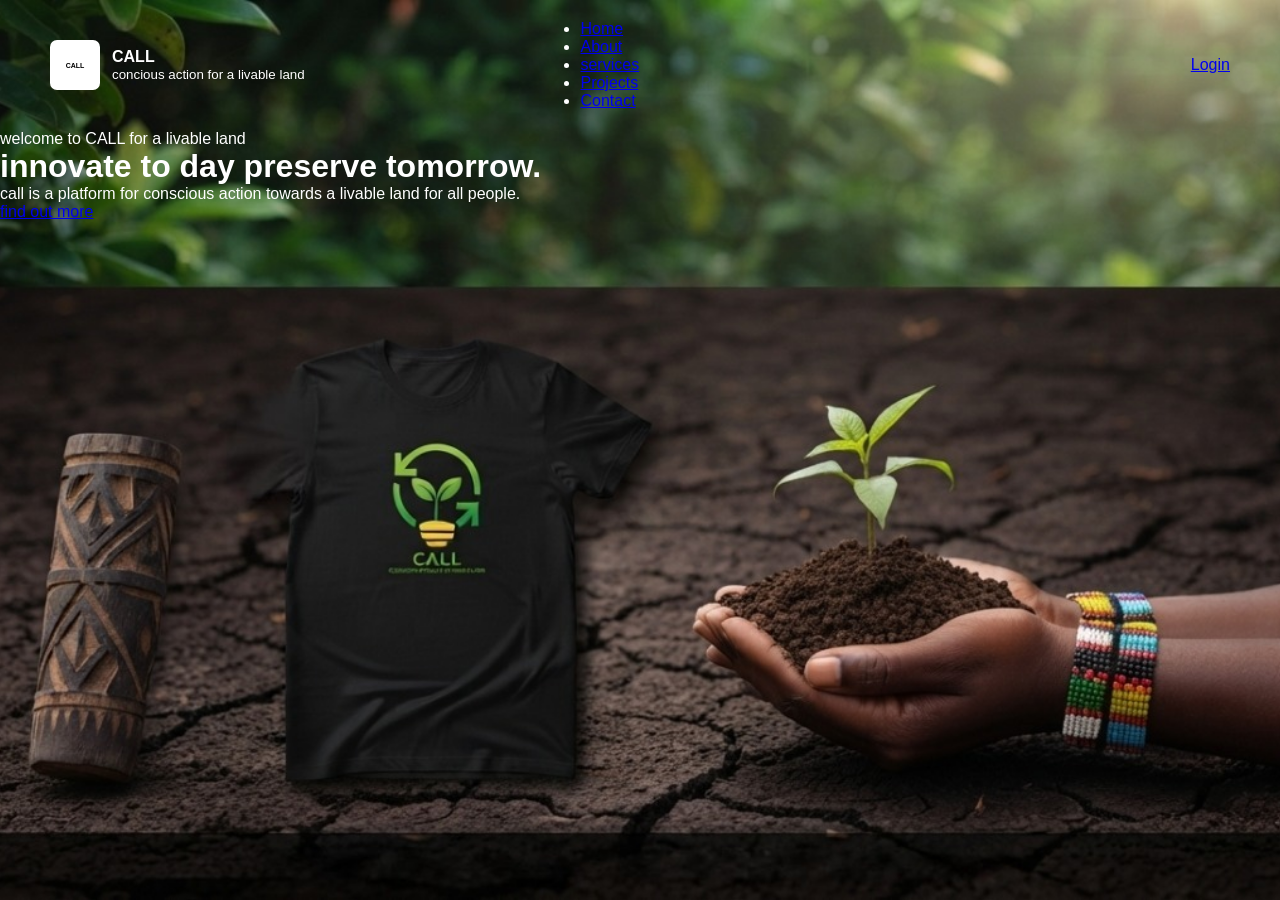
==== site/index.html @ 79466000 "first commit" ====
<!DOCTYPE html>
<html lang="en">
<head>
    <meta charset="UTF-8">
    <meta name="viewport" content="width=device-width, initial-scale=1.0">
    <title>CALL</title>
    <link rel="stylesheet" href="style.css"/>
</head>
<body>
    <header class="hero">
        <nav class="nav-bar">
          <div class="logo">
            <span class="logo-box">CALL</span>
            <div class="logo-text">
            <strong>CALL</strong>
            <small>concious action for a livable land</small>
          </div>
         </div>
         <ul class="nav-links">
            <li><a href="#">Home</a></li>
            <li><a href="#">About</a></li>
            <li><a href="#">services</a></li>
            <li><a href="#">Projects</a></li>
            <li><a href="#">Contact</a></li>
         </ul>

         <div class="nav-action"></div>
         <a href="#" class="login-btn">Login</a>
        </nav>
        <div class="hero-content">
            <p class="subtitle"> welcome to CALL for a livable land</p>
            <h1>innovate to day preserve tomorrow.</h1>
            <p class="description">call is a platform for conscious action towards a livable land for all people.</p>
            <a href="#" class="cta-btn">find out more</a>

        </div>

    </header>
</body>
</html>
---- site/style.css ----
* {
    margin: 0;
    padding: 0;
    box-sizing: border-box;
    font-family: Arial, Helvetica, sans-serif;
}
body {
    min-height: 100vh;
    background: gray;
}
.hero {
    position: relative;
    min-height: 100vh;
    background: url(img/Gemini_Generated_Image_sl7c6wsl7c6wsl7c.jpeg)center/cover no-repeat;
    display: flex;
    flex-direction: column;
    color: white;
    overflow: hidden;
}

.nav-bar {
    position:relative;
    display: flex;
    z-index: 2;
    align-items: center;
    justify-content: space-between;
    gap: 20px;
    padding: 20px 50px;
}

.logo {
    display: flex;
    align-items: center;
    gap: 12px;
}

.logo-box {
    width: 50px;
    height: 50px;
    background: white;
    color: black;
    font-weight: bold;
    display: flex;
    align-items: center;
    justify-content: center;
    border-radius: 7px;
    font-size: 7px;
}

.logo-text {
   display: flex;
   flex-direction: column;
   line-height: 1.2;
}
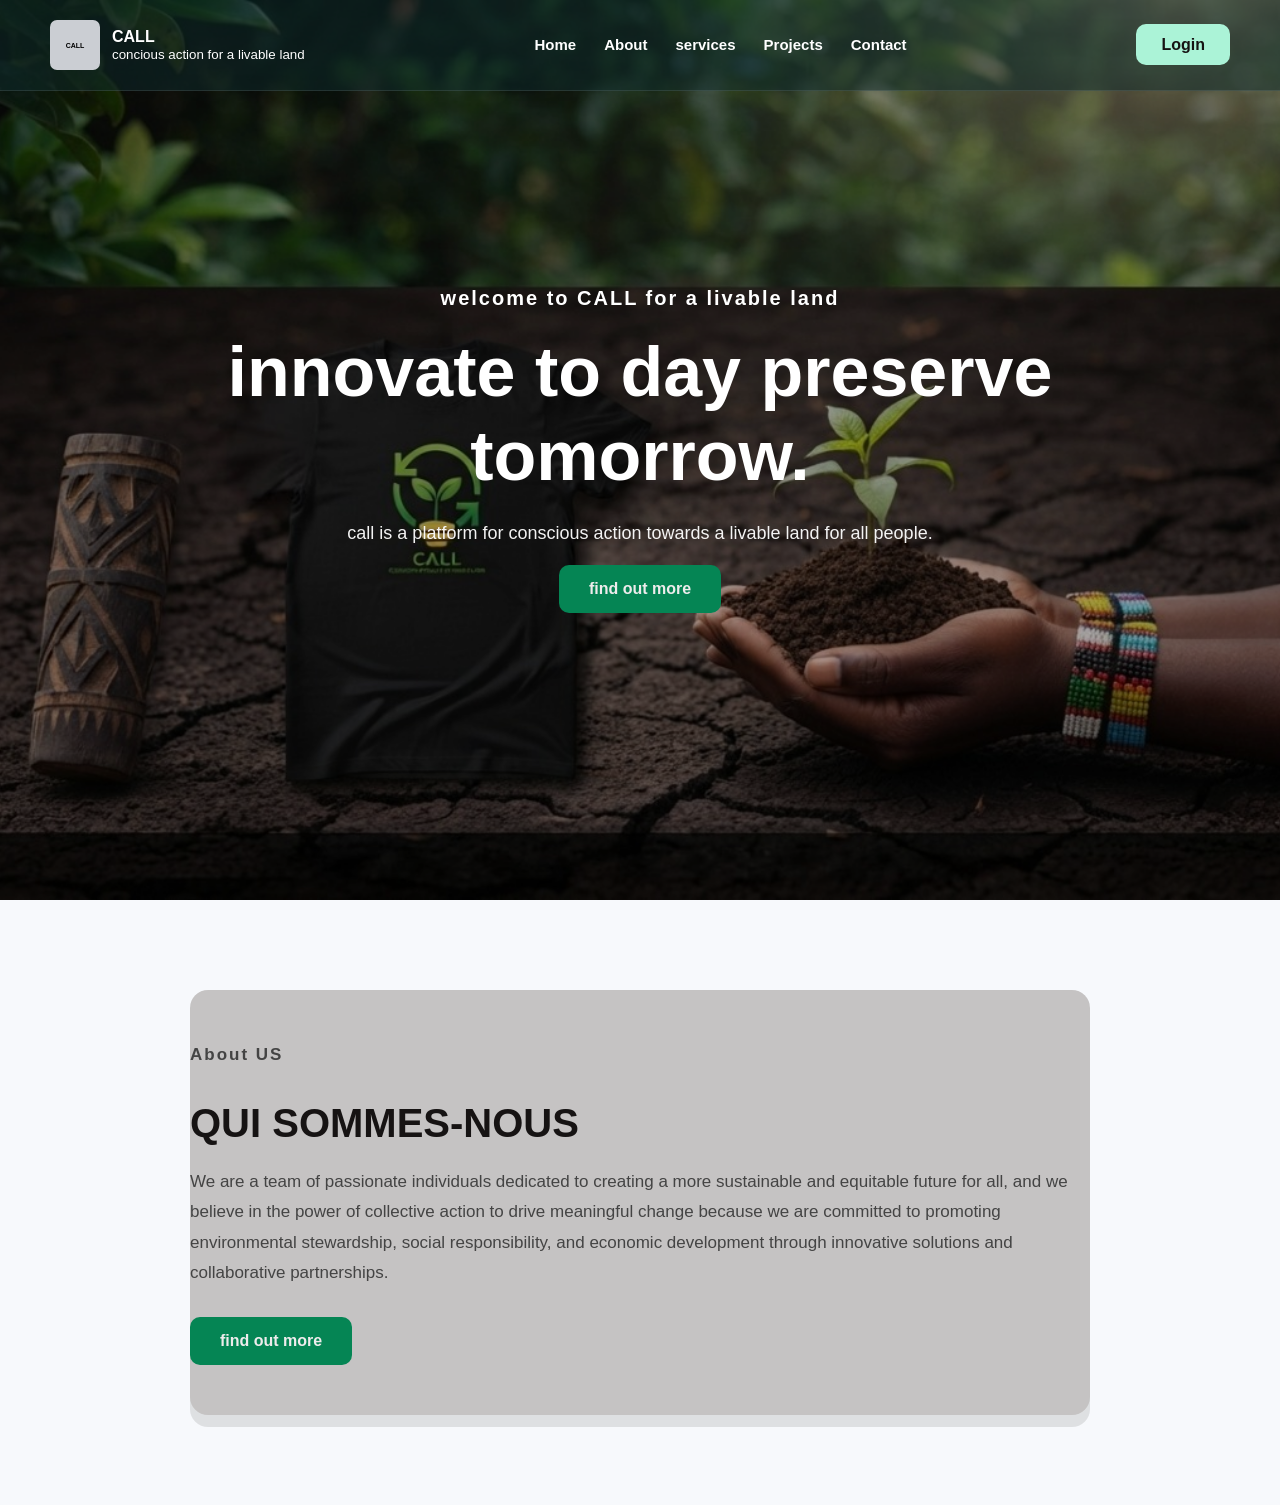
==== commit e4d4ba7b: "WEBsit call suit" ====
--- a/site/index.html
+++ b/site/index.html
@@ -7,7 +7,8 @@
     <link rel="stylesheet" href="style.css"/>
 </head>
 <body>
-    <header class="hero">
+    <header class="hero" id="home">
+        <div class="overlay"></div>
         <nav class="nav-bar">
           <div class="logo">
             <span class="logo-box">CALL</span>
@@ -17,15 +18,16 @@
           </div>
          </div>
          <ul class="nav-links">
-            <li><a href="#">Home</a></li>
-            <li><a href="#">About</a></li>
-            <li><a href="#">services</a></li>
-            <li><a href="#">Projects</a></li>
-            <li><a href="#">Contact</a></li>
+            <li><a href="#home">Home</a></li>
+            <li><a href="#about">About</a></li>
+            <li><a href="#services">services</a></li>
+            <li><a href="#projects">Projects</a></li>
+            <li><a href="#contact">Contact</a></li>
          </ul>
 
-         <div class="nav-action"></div>
+         <div class="nav-actions">
          <a href="#" class="login-btn">Login</a>
+            </div>
         </nav>
         <div class="hero-content">
             <p class="subtitle"> welcome to CALL for a livable land</p>
@@ -36,5 +38,19 @@
         </div>
 
     </header>
+    <section class="about-section" id="about">
+        <div class="about-container">
+            <div class="about-text">
+                <p class="about-label">About US</p>
+                <h2>QUI SOMMES-NOUS</h2>
+                <p>We are a team of passionate individuals dedicated to creating a more sustainable and equitable future for all, 
+                   and we believe in the power of collective action to drive meaningful change because we are committed to promoting environmental stewardship, 
+                   social responsibility, and economic development through innovative solutions and collaborative partnerships.
+                </p>
+                <a href="#" class="about-btn">find out more</a>
+            </div>
+        </div>
+
+    </section>
 </body>
 </html>
--- a/site/style.css
+++ b/site/style.css
@@ -18,14 +18,27 @@
     overflow: hidden;
 }
 
+.overlay {
+    position: absolute;
+    inset: 0;
+    background: rgba(0, 0, 0, 0.35);
+
+}
+
 .nav-bar {
-    position:relative;
-    display: flex;
-    z-index: 2;
+    position: fixed;
+    top: 0;
+    left: 0;
+    width: 100%;
+    display: flex;
+    z-index: 1000;
+    background: rgba(14, 42, 44, 0.5);
     align-items: center;
     justify-content: space-between;
     gap: 20px;
     padding: 20px 50px;
+    border-bottom: 1px solid rgba(255, 255, 255, 0.1);
+    transition: background 0.3s ease;
 }
 
 .logo {
@@ -37,7 +50,7 @@
 .logo-box {
     width: 50px;
     height: 50px;
-    background: white;
+    background: rgb(203, 206, 211);
     color: black;
     font-weight: bold;
     display: flex;
@@ -53,9 +66,152 @@
    line-height: 1.2;
 }
 
-
-
-
-
-
-
+.nav-links {
+    display: flex;
+    list-style: none;
+    gap: 28px;
+    justify-content: center;
+    align-items: center;    
+    flex-wrap: wrap;
+}
+
+.nav-links a {
+    color: white;
+    text-decoration: none;
+    font-size: 15px;
+    font-weight: 600;
+    justify-content: center;
+}
+
+.nav-links a:hover {
+    color: rgb(72, 170, 110);
+    transition: 0.3s ease;
+}
+
+.nav-actions .login-btn {
+    text-decoration: none;
+    color: rgb(22, 19, 19);
+    background: rgb(171, 243, 215);
+    padding: 12px 25px;
+    border-radius: 10px;
+    font-weight: 700;
+    transition: 0.3s ease;
+}
+
+.nav-actions .login-btn:hover {
+    background: rgb(72, 170, 110);
+    color: rgb(245, 243, 243);
+}
+
+.hero-content {
+    position: relative;
+    display: flex;
+    z-index: 2;
+    flex: 1;
+    flex-direction: column;
+    justify-content: center;
+    align-items: center;
+    padding: 40px 20px;
+    max-width: 900px;
+    margin: 0 auto;
+    text-align: center;
+}
+
+.subtitle {
+    font-size: 20px;
+    font-weight: 700;
+    letter-spacing: 2px;
+    margin-bottom: 20px;
+}
+
+.hero-content h1 {
+    font-size: 70px;
+    font-weight: 800;
+    margin-bottom: 20px;
+    line-height: 1.2;
+}
+
+.description {
+    font-size: 18px;
+    max-width: 730px;
+    line-height: 1.7;
+    margin-bottom: 16px;
+    opacity: 0.95;
+   
+}
+.cta-btn {
+    display: inline-block;
+    text-decoration: none;
+    background: rgb(5, 133, 84);
+    color: rgb(238, 236, 236);
+    padding: 15px 30px;
+    border-radius: 10px;
+    font-weight: 700;
+    transition: 0.3s ease;
+}
+.cta-btn:hover {
+    background: rgb(72, 170, 110);
+    color: rgb(46, 43, 43);
+}
+
+.about-section {
+    background: #f7f9fc;
+    padding: 90px 20px;
+    transition: 0.3s ease;
+}
+
+.about-container {
+    max-width: 1200px;
+    margin: 0 auto;
+    display: flex;
+    justify-content: center;
+}
+
+.about-text {
+    background: rgb(197, 195, 195);
+    padding: 50px 0;
+    border-radius: 18px;
+    box-shadow: 0 12px rgba(0, 0, 0, 0.1);
+    max-width: 900px;
+    text-align: left;
+    transition: background  0.3s ease;
+}
+
+.about-label {
+   color: rgb(72, 170, 110);
+   font-weight: 700;
+   letter-spacing: 2px;
+   font-size: 15px;
+   margin-bottom: 12px;
+}
+
+.about-text h2 {
+    font-size: 40px;
+    line-height: 1.2;
+    color: rgb(22, 19, 19);
+    margin-bottom: 20px;
+}
+
+.about-text p {
+    font-size: 17px;
+    line-height: 1.8;
+    color: #444;
+    margin-bottom: 28px;
+}
+
+.about-btn {
+    display: inline-block;
+    text-decoration: none;
+    background: rgb(5, 133, 84);
+    color: rgb(238, 236, 236);
+    padding: 15px 30px;
+    border-radius: 10px;
+    font-weight: 700;
+    transition: 0.3s ease;
+}
+
+.about-btn:hover {
+    background: rgb(72, 170, 110);
+    color: rgb(46, 43, 43);
+}
+
